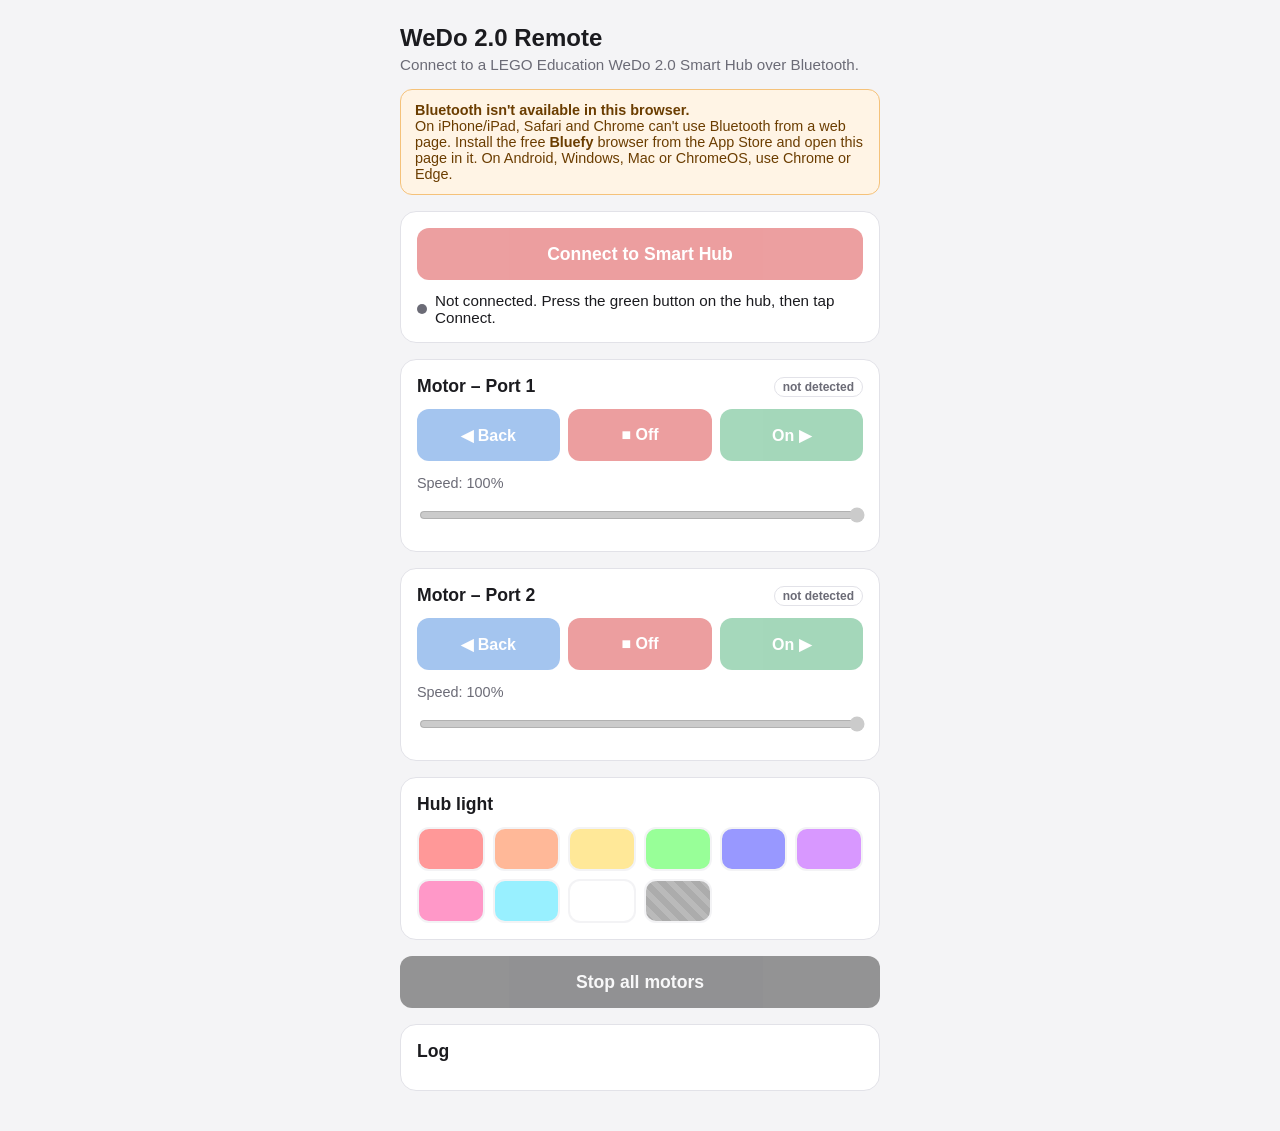
==== index.html @ 47f3f8e4 "Add WeDo 2.0 Smart Hub Bluetooth remote web app Single-page Web Bluetooth app to connect to a WeDo 2" ====
<!doctype html>
<html lang="en">
<head>
<meta charset="utf-8">
<meta name="viewport" content="width=device-width, initial-scale=1, viewport-fit=cover">
<meta name="apple-mobile-web-app-capable" content="yes">
<meta name="theme-color" content="#d01012">
<title>WeDo 2.0 Remote</title>
<style>
  :root {
    --bg: #f4f4f6;
    --card: #ffffff;
    --text: #1b1b1f;
    --muted: #6b6b76;
    --red: #d01012;
    --green: #1f9d55;
    --blue: #1e6fd9;
    --border: #e2e2e8;
  }
  @media (prefers-color-scheme: dark) {
    :root {
      --bg: #121214;
      --card: #1e1e22;
      --text: #f2f2f5;
      --muted: #9a9aa6;
      --border: #2e2e35;
    }
  }
  [hidden] { display: none !important; }
  * { box-sizing: border-box; -webkit-tap-highlight-color: transparent; }
  body {
    margin: 0;
    font-family: -apple-system, BlinkMacSystemFont, "Segoe UI", Roboto, sans-serif;
    background: var(--bg);
    color: var(--text);
    padding: max(16px, env(safe-area-inset-top)) 16px max(24px, env(safe-area-inset-bottom));
  }
  main { max-width: 480px; margin: 0 auto; }
  h1 { font-size: 1.5rem; margin: 8px 0 4px; }
  h2 { font-size: 1.1rem; margin: 0 0 12px; display: flex; justify-content: space-between; align-items: center; }
  .sub { color: var(--muted); margin: 0 0 16px; font-size: 0.95rem; }
  .card {
    background: var(--card);
    border: 1px solid var(--border);
    border-radius: 16px;
    padding: 16px;
    margin-bottom: 16px;
  }
  button {
    font: inherit;
    font-weight: 600;
    border: none;
    border-radius: 12px;
    padding: 14px 16px;
    min-height: 52px;
    cursor: pointer;
    color: #fff;
    background: var(--blue);
    touch-action: manipulation;
  }
  button:disabled { opacity: 0.4; cursor: not-allowed; }
  button:active:not(:disabled) { transform: scale(0.97); }
  .wide { width: 100%; }
  .connect { background: var(--red); font-size: 1.1rem; }
  .row { display: grid; grid-template-columns: 1fr 1fr 1fr; gap: 8px; }
  .fwd { background: var(--green); }
  .stop { background: var(--red); }
  .rev { background: var(--blue); }
  .status { display: flex; align-items: center; gap: 8px; font-size: 0.95rem; margin-top: 12px; }
  .dot { width: 10px; height: 10px; border-radius: 50%; background: var(--muted); flex: none; }
  .dot.on { background: var(--green); }
  .badge { font-size: 0.75rem; font-weight: 600; color: var(--muted); border: 1px solid var(--border); border-radius: 999px; padding: 2px 8px; }
  .badge.on { color: var(--green); border-color: var(--green); }
  label { display: block; font-size: 0.9rem; color: var(--muted); margin: 14px 0 6px; }
  input[type=range] { width: 100%; accent-color: var(--red); height: 32px; }
  .colors { display: grid; grid-template-columns: repeat(6, 1fr); gap: 8px; }
  .swatch { min-height: 44px; padding: 0; border: 2px solid var(--border); }
  .warn {
    background: #fff4e5; color: #6b3d00; border: 1px solid #f5c27a;
    border-radius: 12px; padding: 12px 14px; font-size: 0.9rem; margin-bottom: 16px; display: none;
  }
  @media (prefers-color-scheme: dark) { .warn { background: #3a2a10; color: #ffd9a0; border-color: #7a5520; } }
  .warn.show { display: block; }
  .stopall { background: #000; font-size: 1.1rem; }
  @media (prefers-color-scheme: dark) { .stopall { background: #444; } }
  #log { font-family: ui-monospace, Menlo, monospace; font-size: 0.75rem; color: var(--muted); white-space: pre-wrap; max-height: 120px; overflow: auto; margin: 0; }
</style>
</head>
<body>
<main>
  <h1>WeDo 2.0 Remote</h1>
  <p class="sub">Connect to a LEGO Education WeDo 2.0 Smart Hub over Bluetooth.</p>

  <div id="noBle" class="warn">
    <strong>Bluetooth isn't available in this browser.</strong><br>
    On iPhone/iPad, Safari and Chrome can't use Bluetooth from a web page. Install the free
    <strong>Bluefy</strong> browser from the App Store and open this page in it.
    On Android, Windows, Mac or ChromeOS, use Chrome or Edge.
  </div>

  <section class="card">
    <button id="connectBtn" class="wide connect">Connect to Smart Hub</button>
    <div class="status">
      <span id="dot" class="dot"></span>
      <span id="statusText">Not connected. Press the green button on the hub, then tap Connect.</span>
    </div>
    <div class="status" id="batteryRow" hidden>🔋 <span id="battery">–</span></div>
  </section>

  <section class="card" data-port="1">
    <h2>Motor – Port 1 <span class="badge">not detected</span></h2>
    <div class="row">
      <button class="rev" data-dir="-1" disabled>◀ Back</button>
      <button class="stop" data-dir="0" disabled>■ Off</button>
      <button class="fwd" data-dir="1" disabled>On ▶</button>
    </div>
    <label>Speed: <span class="speedVal">100</span>%</label>
    <input type="range" class="speed" min="10" max="100" step="10" value="100" disabled>
  </section>

  <section class="card" data-port="2">
    <h2>Motor – Port 2 <span class="badge">not detected</span></h2>
    <div class="row">
      <button class="rev" data-dir="-1" disabled>◀ Back</button>
      <button class="stop" data-dir="0" disabled>■ Off</button>
      <button class="fwd" data-dir="1" disabled>On ▶</button>
    </div>
    <label>Speed: <span class="speedVal">100</span>%</label>
    <input type="range" class="speed" min="10" max="100" step="10" value="100" disabled>
  </section>

  <section class="card">
    <h2>Hub light</h2>
    <div class="colors" id="colors"></div>
  </section>

  <button id="stopAll" class="wide stopall" disabled>Stop all motors</button>

  <section class="card" style="margin-top:16px">
    <h2>Log</h2>
    <pre id="log"></pre>
  </section>
</main>

<script>
// WeDo 2.0 Smart Hub GATT layout (same values used by LEGO's SDK and Scratch's WeDo 2.0 extension).
const UUID = {
  DEVICE_SERVICE: '00001523-1212-efde-1523-785feabcd123',
  IO_SERVICE:     '00004f0e-1212-efde-1523-785feabcd123',
  ATTACHED_IO:    '00001527-1212-efde-1523-785feabcd123',
  INPUT_COMMAND:  '00001563-1212-efde-1523-785feabcd123',
  OUTPUT_COMMAND: '00001565-1212-efde-1523-785feabcd123',
};
const IO_TYPE_MOTOR = 0x01;
const LED_CONNECT_ID = 0x06;

const $ = (sel, root = document) => root.querySelector(sel);
const $$ = (sel, root = document) => [...root.querySelectorAll(sel)];

let device = null;
let outputChar = null;
let inputChar = null;
const motorState = { 1: 0, 2: 0 }; // last direction per port: -1, 0, 1

// Web Bluetooth only allows one GATT operation at a time, so queue all writes.
let writeQueue = Promise.resolve();
function write(char, bytes) {
  writeQueue = writeQueue.then(() => {
    const data = new Uint8Array(bytes);
    return char.writeValueWithResponse ? char.writeValueWithResponse(data) : char.writeValue(data);
  }).catch(err => log('Write failed: ' + err.message));
  return writeQueue;
}

function log(msg) {
  const el = $('#log');
  el.textContent = (new Date().toLocaleTimeString() + '  ' + msg + '\n' + el.textContent).slice(0, 4000);
}

function setStatus(text, connected) {
  $('#statusText').textContent = text;
  $('#dot').classList.toggle('on', connected);
}

function setControlsEnabled(on) {
  $$('[data-port] button, [data-port] input, #colors button, #stopAll').forEach(el => el.disabled = !on);
}

// Low power values barely turn a WeDo motor, so map 10–100% onto 30–100 like Scratch does.
function toPower(percent, dir) {
  if (dir === 0) return 0;
  const p = Math.round(30 + 0.7 * percent);
  return dir > 0 ? p : -p;
}

function setMotor(port, dir) {
  if (!outputChar) return;
  const percent = Number($(`[data-port="${port}"] .speed`).value);
  const power = toPower(percent, dir);
  motorState[port] = dir;
  // [connectId, commandId=motor power, payload length, signed power]
  write(outputChar, [port, 0x01, 0x01, power & 0xff]);
  updateMotorButtons(port);
}

function updateMotorButtons(port) {
  const dir = motorState[port];
  $$(`[data-port="${port}"] [data-dir]`).forEach(b => {
    b.style.outline = Number(b.dataset.dir) === dir ? '3px solid var(--text)' : 'none';
  });
}

function stopAll() {
  if (!outputChar) return;
  [1, 2].forEach(port => setMotor(port, 0));
}

async function setLed(r, g, b) {
  if (!outputChar) return;
  write(outputChar, [LED_CONNECT_ID, 0x04, 0x03, r, g, b]);
}

function onAttachedIo(event) {
  const d = new Uint8Array(event.target.value.buffer);
  const port = d[0];
  const attached = d[1] === 1;
  const type = d[3];
  const badge = $(`[data-port="${port}"] .badge`);
  if (attached) log(`Port ${port}: device type ${type} attached`);
  else log(`Port ${port}: device detached`);
  if (!badge) return;
  const isMotor = attached && type === IO_TYPE_MOTOR;
  badge.textContent = isMotor ? 'motor connected' : attached ? `sensor (type ${type})` : 'not detected';
  badge.classList.toggle('on', isMotor);
}

async function connect() {
  try {
    setStatus('Choose your Smart Hub from the list…', false);
    device = await navigator.bluetooth.requestDevice({
      filters: [{ services: [UUID.DEVICE_SERVICE] }],
      optionalServices: [UUID.IO_SERVICE, 'battery_service'],
    });
    device.addEventListener('gattserverdisconnected', onDisconnected);
    setStatus('Connecting to ' + (device.name || 'Smart Hub') + '…', false);
    const server = await device.gatt.connect();

    const io = await server.getPrimaryService(UUID.IO_SERVICE);
    outputChar = await io.getCharacteristic(UUID.OUTPUT_COMMAND);
    inputChar = await io.getCharacteristic(UUID.INPUT_COMMAND);

    const dev = await server.getPrimaryService(UUID.DEVICE_SERVICE);
    const attachedIo = await dev.getCharacteristic(UUID.ATTACHED_IO);
    attachedIo.addEventListener('characteristicvaluechanged', onAttachedIo);
    await attachedIo.startNotifications();

    // Put the hub light into RGB mode so we can choose any colour.
    await write(inputChar, [0x01, 0x02, LED_CONNECT_ID, 0x17, 0x01, 0x01, 0x00, 0x00, 0x00, 0x02, 0x01]);

    readBattery(server);

    setStatus('Connected to ' + (device.name || 'Smart Hub'), true);
    $('#connectBtn').textContent = 'Disconnect';
    setControlsEnabled(true);
    log('Connected');
  } catch (err) {
    log('Connect failed: ' + err.message);
    setStatus(err.name === 'NotFoundError' ? 'No hub chosen.' : 'Could not connect: ' + err.message, false);
    if (device && device.gatt.connected) device.gatt.disconnect();
  }
}

async function readBattery(server) {
  try {
    const svc = await server.getPrimaryService('battery_service');
    const ch = await svc.getCharacteristic('battery_level');
    const show = v => { $('#battery').textContent = v.getUint8(0) + '%'; $('#batteryRow').hidden = false; };
    show(await ch.readValue());
    ch.addEventListener('characteristicvaluechanged', e => show(e.target.value));
    await ch.startNotifications().catch(() => {});
  } catch (err) {
    log('Battery level unavailable');
  }
}

function onDisconnected() {
  outputChar = inputChar = null;
  writeQueue = Promise.resolve();
  setControlsEnabled(false);
  [1, 2].forEach(p => { motorState[p] = 0; updateMotorButtons(p); });
  $$('.badge').forEach(b => { b.textContent = 'not detected'; b.classList.remove('on'); });
  $('#batteryRow').hidden = true;
  $('#connectBtn').textContent = 'Connect to Smart Hub';
  setStatus('Disconnected. Press the hub button and tap Connect again.', false);
  log('Disconnected');
}

// --- wire up the UI ---
const COLORS = [
  ['Red', 255, 0, 0], ['Orange', 255, 80, 0], ['Yellow', 255, 200, 0],
  ['Green', 0, 255, 0], ['Blue', 0, 0, 255], ['Purple', 160, 0, 255],
  ['Pink', 255, 0, 120], ['Cyan', 0, 220, 255], ['White', 255, 255, 255],
  ['Off', 0, 0, 0],
];
COLORS.forEach(([name, r, g, b]) => {
  const btn = document.createElement('button');
  btn.className = 'swatch';
  btn.title = name;
  btn.setAttribute('aria-label', name);
  btn.disabled = true;
  btn.style.background = name === 'Off' ? 'repeating-linear-gradient(45deg,#333 0 6px,#555 6px 12px)' : `rgb(${r},${g},${b})`;
  btn.addEventListener('click', () => setLed(r, g, b));
  $('#colors').appendChild(btn);
});

$$('[data-port]').forEach(card => {
  const port = Number(card.dataset.port);
  $$('[data-dir]', card).forEach(btn => btn.addEventListener('click', () => setMotor(port, Number(btn.dataset.dir))));
  const slider = $('.speed', card);
  slider.addEventListener('input', () => {
    $('.speedVal', card).textContent = slider.value;
    if (motorState[port] !== 0) setMotor(port, motorState[port]); // update running motor live
  });
});

$('#stopAll').addEventListener('click', stopAll);

$('#connectBtn').addEventListener('click', () => {
  if (device && device.gatt.connected) {
    stopAll();
    writeQueue.then(() => device.gatt.disconnect());
  } else {
    connect();
  }
});

// Safety: stop motors if the page is hidden (app switched, phone locked).
document.addEventListener('visibilitychange', () => { if (document.hidden) stopAll(); });

if (!navigator.bluetooth) {
  $('#noBle').classList.add('show');
  $('#connectBtn').disabled = true;
}
</script>
</body>
</html>
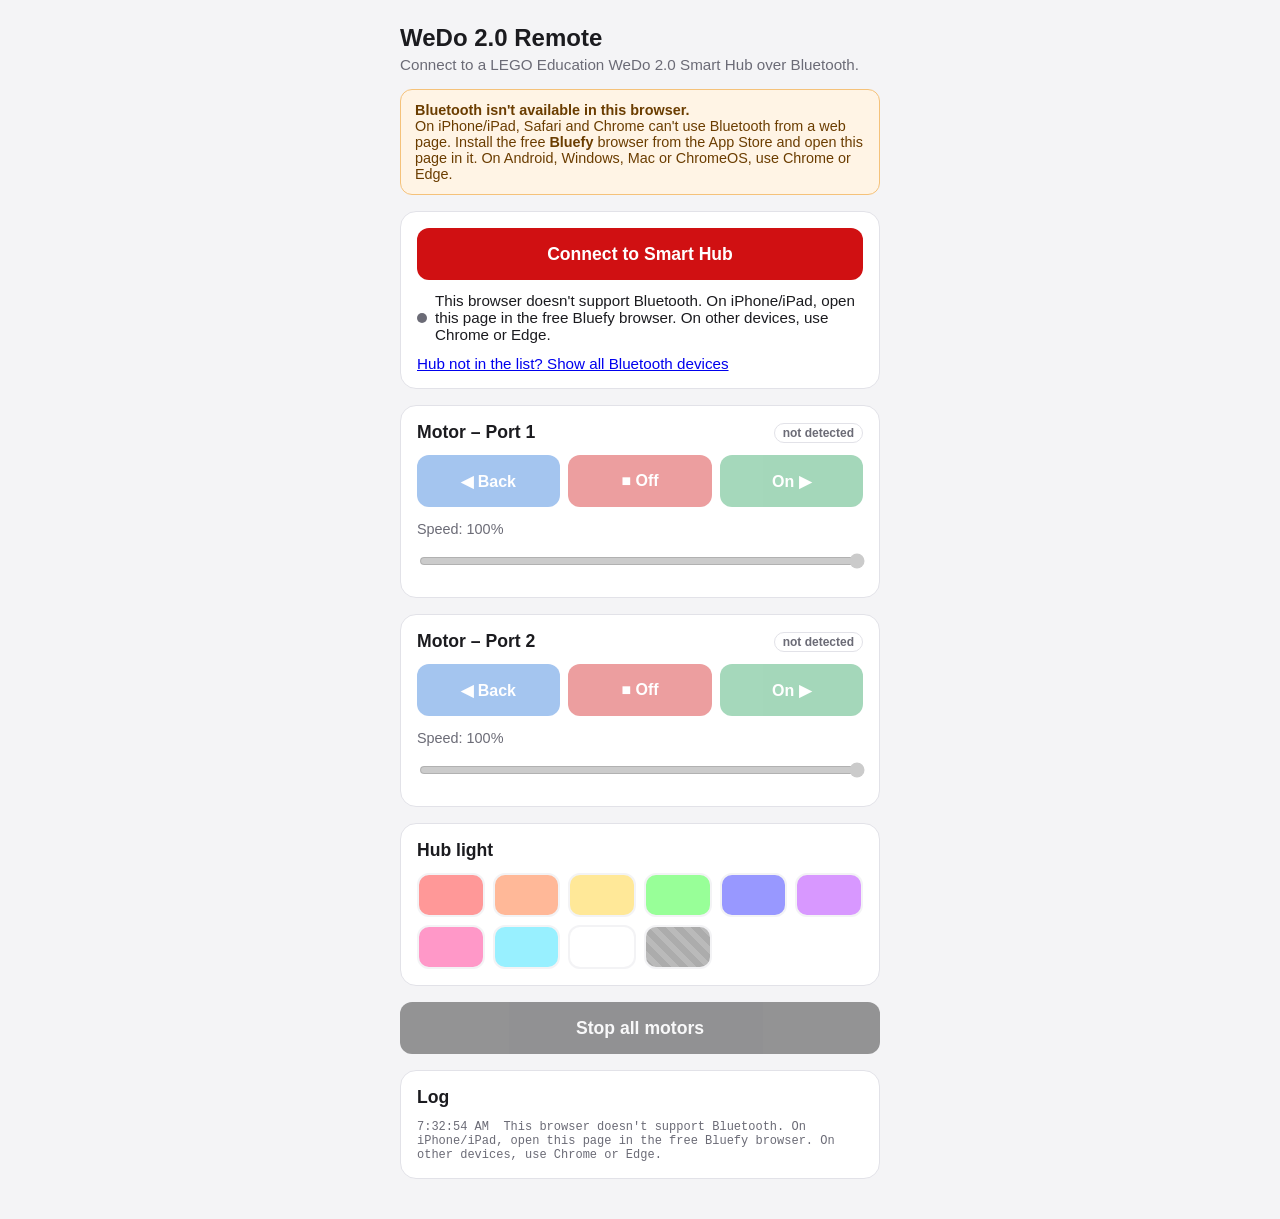
==== commit 45d523dd: "Explain why Connect can't work instead of silently disabling it Keep the Connect button enabled and " ====
--- a/index.html
+++ b/index.html
@@ -102,8 +102,9 @@
     <button id="connectBtn" class="wide connect">Connect to Smart Hub</button>
     <div class="status">
       <span id="dot" class="dot"></span>
-      <span id="statusText">Not connected. Press the green button on the hub, then tap Connect.</span>
+      <span id="statusText">Loading… If this message doesn't change, this viewer is blocking the app's scripts. Open the page's https:// web address in the Bluefy browser instead.</span>
     </div>
+    <p class="sub" style="margin:12px 0 0"><a href="#" id="showAll">Hub not in the list? Show all Bluetooth devices</a></p>
     <div class="status" id="batteryRow" hidden>🔋 <span id="battery">–</span></div>
   </section>
 
@@ -234,12 +235,28 @@
   badge.classList.toggle('on', isMotor);
 }
 
-async function connect() {
+// Explain why Bluetooth can't be used here, or return null if it can.
+function bluetoothProblem() {
+  if (!window.isSecureContext) return 'Bluetooth needs a secure page. Open the app from its https:// address (for example GitHub Pages), not from a file or http:// link.';
+  if (!navigator.bluetooth) return "This browser doesn't support Bluetooth. On iPhone/iPad, open this page in the free Bluefy browser. On other devices, use Chrome or Edge.";
+  if (window.top !== window.self) return 'This page is shown inside a preview frame, which blocks Bluetooth. Open it directly in the browser.';
+  return null;
+}
+
+async function connect(showAll = false) {
+  const problem = bluetoothProblem();
+  if (problem) {
+    setStatus(problem, false);
+    $('#noBle').classList.add('show');
+    log(problem);
+    return;
+  }
   try {
     setStatus('Choose your Smart Hub from the list…', false);
+    log('Opening Bluetooth device chooser' + (showAll ? ' (all devices)' : ''));
     device = await navigator.bluetooth.requestDevice({
-      filters: [{ services: [UUID.DEVICE_SERVICE] }],
-      optionalServices: [UUID.IO_SERVICE, 'battery_service'],
+      ...(showAll ? { acceptAllDevices: true } : { filters: [{ services: [UUID.DEVICE_SERVICE] }] }),
+      optionalServices: [UUID.DEVICE_SERVICE, UUID.IO_SERVICE, 'battery_service'],
     });
     device.addEventListener('gattserverdisconnected', onDisconnected);
     setStatus('Connecting to ' + (device.name || 'Smart Hub') + '…', false);
@@ -264,7 +281,7 @@
     setControlsEnabled(true);
     log('Connected');
   } catch (err) {
-    log('Connect failed: ' + err.message);
+    log('Connect failed: ' + err.name + ': ' + err.message);
     setStatus(err.name === 'NotFoundError' ? 'No hub chosen.' : 'Could not connect: ' + err.message, false);
     if (device && device.gatt.connected) device.gatt.disconnect();
   }
@@ -334,12 +351,19 @@
   }
 });
 
+$('#showAll').addEventListener('click', e => { e.preventDefault(); connect(true); });
+
 // Safety: stop motors if the page is hidden (app switched, phone locked).
 document.addEventListener('visibilitychange', () => { if (document.hidden) stopAll(); });
 
-if (!navigator.bluetooth) {
+// Leave the button enabled even when Bluetooth is missing, so tapping it explains why.
+const startupProblem = bluetoothProblem();
+if (startupProblem) {
   $('#noBle').classList.add('show');
-  $('#connectBtn').disabled = true;
+  setStatus(startupProblem, false);
+  log(startupProblem);
+} else {
+  setStatus('Not connected. Press the green button on the hub, then tap Connect.', false);
 }
 </script>
 </body>
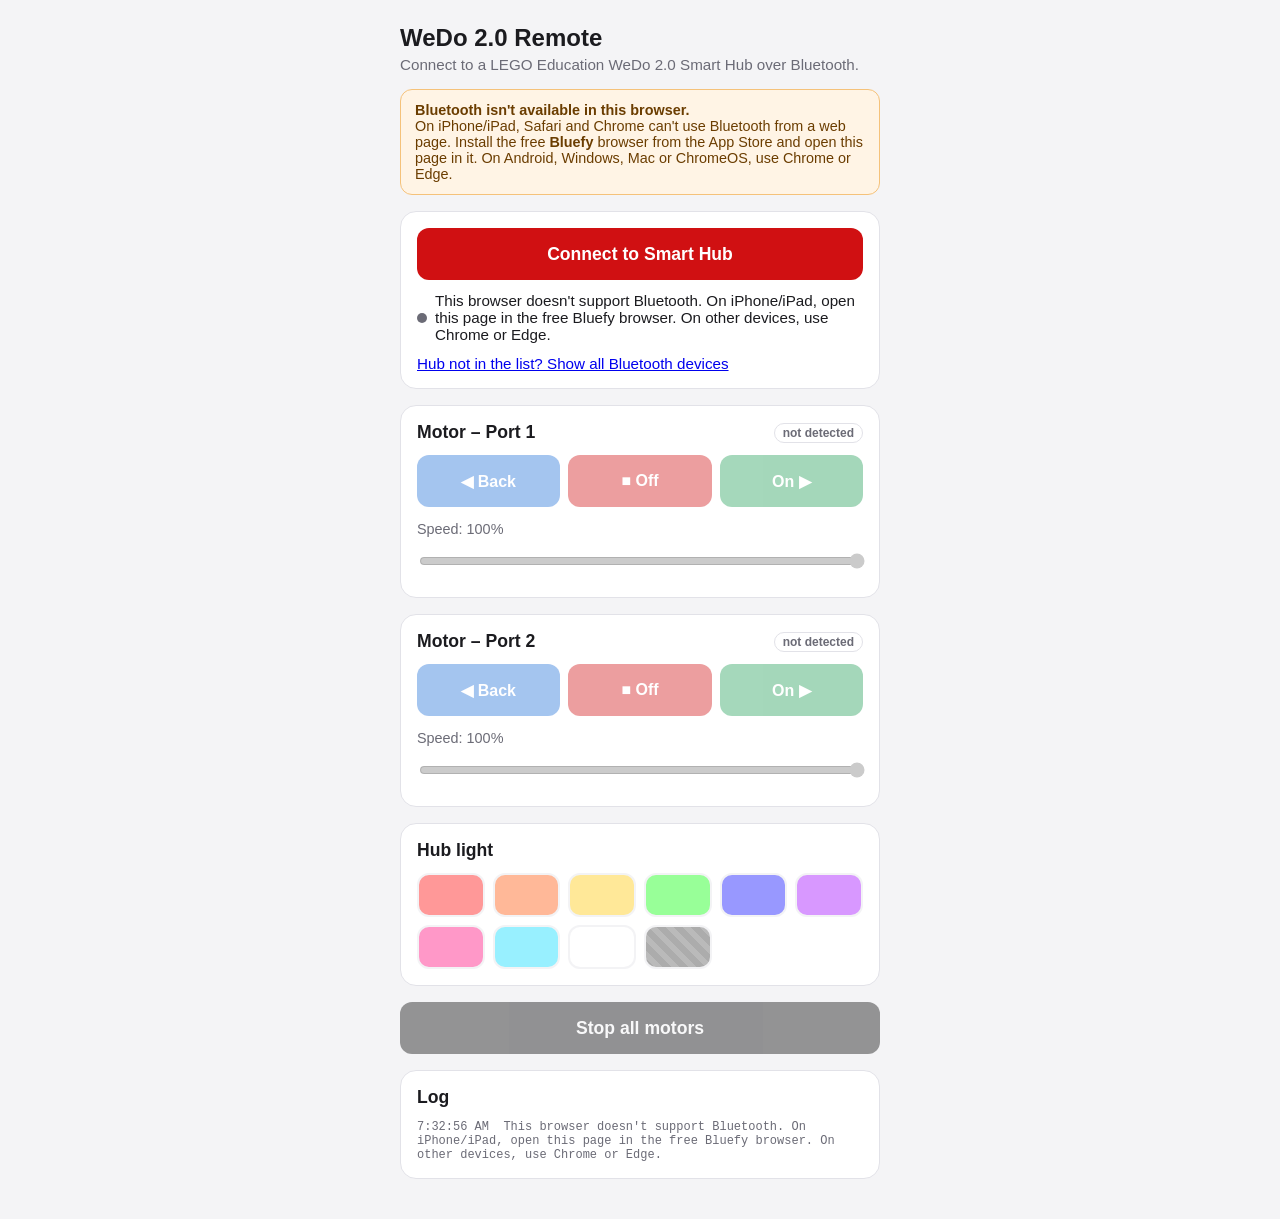
==== commit 295342e5: "Fix app not starting in Bluefy Run the app inside its own function scope so its names can't clash wi" ====
--- a/index.html
+++ b/index.html
@@ -144,6 +144,20 @@
 </main>
 
 <script>
+// Show any script error on screen, so problems on a phone are visible without dev tools.
+window.addEventListener('error', function (e) {
+  var msg = 'Error: ' + (e.message || e) + (e.lineno ? ' (line ' + e.lineno + ')' : '');
+  var st = document.getElementById('statusText');
+  if (st) st.textContent = msg;
+  var lg = document.getElementById('log');
+  if (lg) lg.textContent = msg + '\n' + lg.textContent;
+});
+</script>
+<script>
+// Everything lives inside this function so its names can't clash with globals that
+// Web Bluetooth browsers such as Bluefy inject into the page.
+(function () {
+'use strict';
 // WeDo 2.0 Smart Hub GATT layout (same values used by LEGO's SDK and Scratch's WeDo 2.0 extension).
 const UUID = {
   DEVICE_SERVICE: '00001523-1212-efde-1523-785feabcd123',
@@ -156,7 +170,7 @@
 const LED_CONNECT_ID = 0x06;
 
 const $ = (sel, root = document) => root.querySelector(sel);
-const $$ = (sel, root = document) => [...root.querySelectorAll(sel)];
+const $$ = (sel, root = document) => Array.from(root.querySelectorAll(sel));
 
 let device = null;
 let outputChar = null;
@@ -254,10 +268,10 @@
   try {
     setStatus('Choose your Smart Hub from the list…', false);
     log('Opening Bluetooth device chooser' + (showAll ? ' (all devices)' : ''));
-    device = await navigator.bluetooth.requestDevice({
-      ...(showAll ? { acceptAllDevices: true } : { filters: [{ services: [UUID.DEVICE_SERVICE] }] }),
-      optionalServices: [UUID.DEVICE_SERVICE, UUID.IO_SERVICE, 'battery_service'],
-    });
+    const options = { optionalServices: [UUID.DEVICE_SERVICE, UUID.IO_SERVICE, 'battery_service'] };
+    if (showAll) options.acceptAllDevices = true;
+    else options.filters = [{ services: [UUID.DEVICE_SERVICE] }];
+    device = await navigator.bluetooth.requestDevice(options);
     device.addEventListener('gattserverdisconnected', onDisconnected);
     setStatus('Connecting to ' + (device.name || 'Smart Hub') + '…', false);
     const server = await device.gatt.connect();
@@ -365,6 +379,7 @@
 } else {
   setStatus('Not connected. Press the green button on the hub, then tap Connect.', false);
 }
+})();
 </script>
 </body>
 </html>
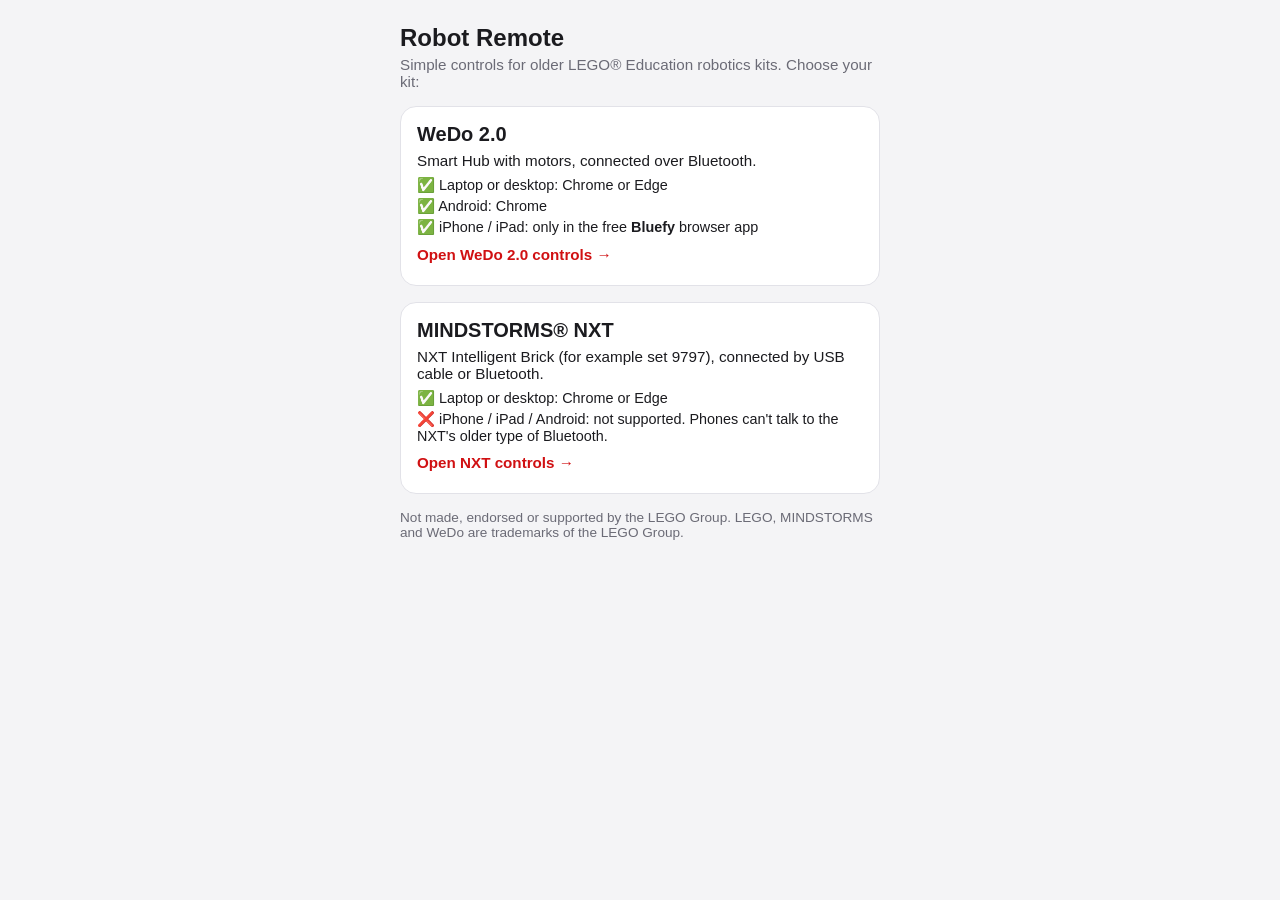
==== commit c372d4b4: "Add kit chooser home page and MINDSTORMS NXT controls The home page now asks which kit you have and " ====
--- a/index.html
+++ b/index.html
@@ -5,381 +5,43 @@
 <meta name="viewport" content="width=device-width, initial-scale=1, viewport-fit=cover">
 <meta name="apple-mobile-web-app-capable" content="yes">
 <meta name="theme-color" content="#d01012">
-<title>WeDo 2.0 Remote</title>
-<style>
-  :root {
-    --bg: #f4f4f6;
-    --card: #ffffff;
-    --text: #1b1b1f;
-    --muted: #6b6b76;
-    --red: #d01012;
-    --green: #1f9d55;
-    --blue: #1e6fd9;
-    --border: #e2e2e8;
-  }
-  @media (prefers-color-scheme: dark) {
-    :root {
-      --bg: #121214;
-      --card: #1e1e22;
-      --text: #f2f2f5;
-      --muted: #9a9aa6;
-      --border: #2e2e35;
-    }
-  }
-  [hidden] { display: none !important; }
-  * { box-sizing: border-box; -webkit-tap-highlight-color: transparent; }
-  body {
-    margin: 0;
-    font-family: -apple-system, BlinkMacSystemFont, "Segoe UI", Roboto, sans-serif;
-    background: var(--bg);
-    color: var(--text);
-    padding: max(16px, env(safe-area-inset-top)) 16px max(24px, env(safe-area-inset-bottom));
-  }
-  main { max-width: 480px; margin: 0 auto; }
-  h1 { font-size: 1.5rem; margin: 8px 0 4px; }
-  h2 { font-size: 1.1rem; margin: 0 0 12px; display: flex; justify-content: space-between; align-items: center; }
-  .sub { color: var(--muted); margin: 0 0 16px; font-size: 0.95rem; }
-  .card {
-    background: var(--card);
-    border: 1px solid var(--border);
-    border-radius: 16px;
-    padding: 16px;
-    margin-bottom: 16px;
-  }
-  button {
-    font: inherit;
-    font-weight: 600;
-    border: none;
-    border-radius: 12px;
-    padding: 14px 16px;
-    min-height: 52px;
-    cursor: pointer;
-    color: #fff;
-    background: var(--blue);
-    touch-action: manipulation;
-  }
-  button:disabled { opacity: 0.4; cursor: not-allowed; }
-  button:active:not(:disabled) { transform: scale(0.97); }
-  .wide { width: 100%; }
-  .connect { background: var(--red); font-size: 1.1rem; }
-  .row { display: grid; grid-template-columns: 1fr 1fr 1fr; gap: 8px; }
-  .fwd { background: var(--green); }
-  .stop { background: var(--red); }
-  .rev { background: var(--blue); }
-  .status { display: flex; align-items: center; gap: 8px; font-size: 0.95rem; margin-top: 12px; }
-  .dot { width: 10px; height: 10px; border-radius: 50%; background: var(--muted); flex: none; }
-  .dot.on { background: var(--green); }
-  .badge { font-size: 0.75rem; font-weight: 600; color: var(--muted); border: 1px solid var(--border); border-radius: 999px; padding: 2px 8px; }
-  .badge.on { color: var(--green); border-color: var(--green); }
-  label { display: block; font-size: 0.9rem; color: var(--muted); margin: 14px 0 6px; }
-  input[type=range] { width: 100%; accent-color: var(--red); height: 32px; }
-  .colors { display: grid; grid-template-columns: repeat(6, 1fr); gap: 8px; }
-  .swatch { min-height: 44px; padding: 0; border: 2px solid var(--border); }
-  .warn {
-    background: #fff4e5; color: #6b3d00; border: 1px solid #f5c27a;
-    border-radius: 12px; padding: 12px 14px; font-size: 0.9rem; margin-bottom: 16px; display: none;
-  }
-  @media (prefers-color-scheme: dark) { .warn { background: #3a2a10; color: #ffd9a0; border-color: #7a5520; } }
-  .warn.show { display: block; }
-  .stopall { background: #000; font-size: 1.1rem; }
-  @media (prefers-color-scheme: dark) { .stopall { background: #444; } }
-  #log { font-family: ui-monospace, Menlo, monospace; font-size: 0.75rem; color: var(--muted); white-space: pre-wrap; max-height: 120px; overflow: auto; margin: 0; }
-</style>
+<title>Robot Remote</title>
+<link rel="stylesheet" href="style.css">
 </head>
 <body>
 <main>
-  <h1>WeDo 2.0 Remote</h1>
-  <p class="sub">Connect to a LEGO Education WeDo 2.0 Smart Hub over Bluetooth.</p>
+  <h1>Robot Remote</h1>
+  <p class="sub">Simple controls for older LEGO® Education robotics kits. Choose your kit:</p>
 
-  <div id="noBle" class="warn">
-    <strong>Bluetooth isn't available in this browser.</strong><br>
-    On iPhone/iPad, Safari and Chrome can't use Bluetooth from a web page. Install the free
-    <strong>Bluefy</strong> browser from the App Store and open this page in it.
-    On Android, Windows, Mac or ChromeOS, use Chrome or Edge.
-  </div>
+  <a class="card kit" href="wedo.html">
+    <h2>WeDo 2.0</h2>
+    <p>Smart Hub with motors, connected over Bluetooth.</p>
+    <ul class="works">
+      <li>✅ Laptop or desktop: Chrome or Edge</li>
+      <li>✅ Android: Chrome</li>
+      <li>✅ iPhone / iPad: only in the free <strong>Bluefy</strong> browser app</li>
+    </ul>
+    <p class="go">Open WeDo 2.0 controls →</p>
+  </a>
 
-  <section class="card">
-    <button id="connectBtn" class="wide connect">Connect to Smart Hub</button>
-    <div class="status">
-      <span id="dot" class="dot"></span>
-      <span id="statusText">Loading… If this message doesn't change, this viewer is blocking the app's scripts. Open the page's https:// web address in the Bluefy browser instead.</span>
-    </div>
-    <p class="sub" style="margin:12px 0 0"><a href="#" id="showAll">Hub not in the list? Show all Bluetooth devices</a></p>
-    <div class="status" id="batteryRow" hidden>🔋 <span id="battery">–</span></div>
-  </section>
+  <a class="card kit" href="nxt.html">
+    <h2>MINDSTORMS® NXT</h2>
+    <p>NXT Intelligent Brick (for example set 9797), connected by USB cable or Bluetooth.</p>
+    <ul class="works">
+      <li>✅ Laptop or desktop: Chrome or Edge</li>
+      <li>❌ iPhone / iPad / Android: not supported. Phones can't talk to the NXT's older type of Bluetooth.</li>
+    </ul>
+    <p id="nxtMobile" class="warn">You seem to be on a phone or tablet. The NXT controls need a laptop or desktop computer.</p>
+    <p class="go">Open NXT controls →</p>
+  </a>
 
-  <section class="card" data-port="1">
-    <h2>Motor – Port 1 <span class="badge">not detected</span></h2>
-    <div class="row">
-      <button class="rev" data-dir="-1" disabled>◀ Back</button>
-      <button class="stop" data-dir="0" disabled>■ Off</button>
-      <button class="fwd" data-dir="1" disabled>On ▶</button>
-    </div>
-    <label>Speed: <span class="speedVal">100</span>%</label>
-    <input type="range" class="speed" min="10" max="100" step="10" value="100" disabled>
-  </section>
-
-  <section class="card" data-port="2">
-    <h2>Motor – Port 2 <span class="badge">not detected</span></h2>
-    <div class="row">
-      <button class="rev" data-dir="-1" disabled>◀ Back</button>
-      <button class="stop" data-dir="0" disabled>■ Off</button>
-      <button class="fwd" data-dir="1" disabled>On ▶</button>
-    </div>
-    <label>Speed: <span class="speedVal">100</span>%</label>
-    <input type="range" class="speed" min="10" max="100" step="10" value="100" disabled>
-  </section>
-
-  <section class="card">
-    <h2>Hub light</h2>
-    <div class="colors" id="colors"></div>
-  </section>
-
-  <button id="stopAll" class="wide stopall" disabled>Stop all motors</button>
-
-  <section class="card" style="margin-top:16px">
-    <h2>Log</h2>
-    <pre id="log"></pre>
-  </section>
+  <p class="note">Not made, endorsed or supported by the LEGO Group. LEGO, MINDSTORMS and WeDo are trademarks of the LEGO Group.</p>
 </main>
-
 <script>
-// Show any script error on screen, so problems on a phone are visible without dev tools.
-window.addEventListener('error', function (e) {
-  var msg = 'Error: ' + (e.message || e) + (e.lineno ? ' (line ' + e.lineno + ')' : '');
-  var st = document.getElementById('statusText');
-  if (st) st.textContent = msg;
-  var lg = document.getElementById('log');
-  if (lg) lg.textContent = msg + '\n' + lg.textContent;
-});
-</script>
-<script>
-// Everything lives inside this function so its names can't clash with globals that
-// Web Bluetooth browsers such as Bluefy inject into the page.
-(function () {
-'use strict';
-// WeDo 2.0 Smart Hub GATT layout (same values used by LEGO's SDK and Scratch's WeDo 2.0 extension).
-const UUID = {
-  DEVICE_SERVICE: '00001523-1212-efde-1523-785feabcd123',
-  IO_SERVICE:     '00004f0e-1212-efde-1523-785feabcd123',
-  ATTACHED_IO:    '00001527-1212-efde-1523-785feabcd123',
-  INPUT_COMMAND:  '00001563-1212-efde-1523-785feabcd123',
-  OUTPUT_COMMAND: '00001565-1212-efde-1523-785feabcd123',
-};
-const IO_TYPE_MOTOR = 0x01;
-const LED_CONNECT_ID = 0x06;
-
-const $ = (sel, root = document) => root.querySelector(sel);
-const $$ = (sel, root = document) => Array.from(root.querySelectorAll(sel));
-
-let device = null;
-let outputChar = null;
-let inputChar = null;
-const motorState = { 1: 0, 2: 0 }; // last direction per port: -1, 0, 1
-
-// Web Bluetooth only allows one GATT operation at a time, so queue all writes.
-let writeQueue = Promise.resolve();
-function write(char, bytes) {
-  writeQueue = writeQueue.then(() => {
-    const data = new Uint8Array(bytes);
-    return char.writeValueWithResponse ? char.writeValueWithResponse(data) : char.writeValue(data);
-  }).catch(err => log('Write failed: ' + err.message));
-  return writeQueue;
-}
-
-function log(msg) {
-  const el = $('#log');
-  el.textContent = (new Date().toLocaleTimeString() + '  ' + msg + '\n' + el.textContent).slice(0, 4000);
-}
-
-function setStatus(text, connected) {
-  $('#statusText').textContent = text;
-  $('#dot').classList.toggle('on', connected);
-}
-
-function setControlsEnabled(on) {
-  $$('[data-port] button, [data-port] input, #colors button, #stopAll').forEach(el => el.disabled = !on);
-}
-
-// Low power values barely turn a WeDo motor, so map 10–100% onto 30–100 like Scratch does.
-function toPower(percent, dir) {
-  if (dir === 0) return 0;
-  const p = Math.round(30 + 0.7 * percent);
-  return dir > 0 ? p : -p;
-}
-
-function setMotor(port, dir) {
-  if (!outputChar) return;
-  const percent = Number($(`[data-port="${port}"] .speed`).value);
-  const power = toPower(percent, dir);
-  motorState[port] = dir;
-  // [connectId, commandId=motor power, payload length, signed power]
-  write(outputChar, [port, 0x01, 0x01, power & 0xff]);
-  updateMotorButtons(port);
-}
-
-function updateMotorButtons(port) {
-  const dir = motorState[port];
-  $$(`[data-port="${port}"] [data-dir]`).forEach(b => {
-    b.style.outline = Number(b.dataset.dir) === dir ? '3px solid var(--text)' : 'none';
-  });
-}
-
-function stopAll() {
-  if (!outputChar) return;
-  [1, 2].forEach(port => setMotor(port, 0));
-}
-
-async function setLed(r, g, b) {
-  if (!outputChar) return;
-  write(outputChar, [LED_CONNECT_ID, 0x04, 0x03, r, g, b]);
-}
-
-function onAttachedIo(event) {
-  const d = new Uint8Array(event.target.value.buffer);
-  const port = d[0];
-  const attached = d[1] === 1;
-  const type = d[3];
-  const badge = $(`[data-port="${port}"] .badge`);
-  if (attached) log(`Port ${port}: device type ${type} attached`);
-  else log(`Port ${port}: device detached`);
-  if (!badge) return;
-  const isMotor = attached && type === IO_TYPE_MOTOR;
-  badge.textContent = isMotor ? 'motor connected' : attached ? `sensor (type ${type})` : 'not detected';
-  badge.classList.toggle('on', isMotor);
-}
-
-// Explain why Bluetooth can't be used here, or return null if it can.
-function bluetoothProblem() {
-  if (!window.isSecureContext) return 'Bluetooth needs a secure page. Open the app from its https:// address (for example GitHub Pages), not from a file or http:// link.';
-  if (!navigator.bluetooth) return "This browser doesn't support Bluetooth. On iPhone/iPad, open this page in the free Bluefy browser. On other devices, use Chrome or Edge.";
-  if (window.top !== window.self) return 'This page is shown inside a preview frame, which blocks Bluetooth. Open it directly in the browser.';
-  return null;
-}
-
-async function connect(showAll = false) {
-  const problem = bluetoothProblem();
-  if (problem) {
-    setStatus(problem, false);
-    $('#noBle').classList.add('show');
-    log(problem);
-    return;
+  if (/iPhone|iPad|iPod|Android/i.test(navigator.userAgent) ||
+      (navigator.platform === 'MacIntel' && navigator.maxTouchPoints > 1)) {
+    document.getElementById('nxtMobile').classList.add('show');
   }
-  try {
-    setStatus('Choose your Smart Hub from the list…', false);
-    log('Opening Bluetooth device chooser' + (showAll ? ' (all devices)' : ''));
-    const options = { optionalServices: [UUID.DEVICE_SERVICE, UUID.IO_SERVICE, 'battery_service'] };
-    if (showAll) options.acceptAllDevices = true;
-    else options.filters = [{ services: [UUID.DEVICE_SERVICE] }];
-    device = await navigator.bluetooth.requestDevice(options);
-    device.addEventListener('gattserverdisconnected', onDisconnected);
-    setStatus('Connecting to ' + (device.name || 'Smart Hub') + '…', false);
-    const server = await device.gatt.connect();
-
-    const io = await server.getPrimaryService(UUID.IO_SERVICE);
-    outputChar = await io.getCharacteristic(UUID.OUTPUT_COMMAND);
-    inputChar = await io.getCharacteristic(UUID.INPUT_COMMAND);
-
-    const dev = await server.getPrimaryService(UUID.DEVICE_SERVICE);
-    const attachedIo = await dev.getCharacteristic(UUID.ATTACHED_IO);
-    attachedIo.addEventListener('characteristicvaluechanged', onAttachedIo);
-    await attachedIo.startNotifications();
-
-    // Put the hub light into RGB mode so we can choose any colour.
-    await write(inputChar, [0x01, 0x02, LED_CONNECT_ID, 0x17, 0x01, 0x01, 0x00, 0x00, 0x00, 0x02, 0x01]);
-
-    readBattery(server);
-
-    setStatus('Connected to ' + (device.name || 'Smart Hub'), true);
-    $('#connectBtn').textContent = 'Disconnect';
-    setControlsEnabled(true);
-    log('Connected');
-  } catch (err) {
-    log('Connect failed: ' + err.name + ': ' + err.message);
-    setStatus(err.name === 'NotFoundError' ? 'No hub chosen.' : 'Could not connect: ' + err.message, false);
-    if (device && device.gatt.connected) device.gatt.disconnect();
-  }
-}
-
-async function readBattery(server) {
-  try {
-    const svc = await server.getPrimaryService('battery_service');
-    const ch = await svc.getCharacteristic('battery_level');
-    const show = v => { $('#battery').textContent = v.getUint8(0) + '%'; $('#batteryRow').hidden = false; };
-    show(await ch.readValue());
-    ch.addEventListener('characteristicvaluechanged', e => show(e.target.value));
-    await ch.startNotifications().catch(() => {});
-  } catch (err) {
-    log('Battery level unavailable');
-  }
-}
-
-function onDisconnected() {
-  outputChar = inputChar = null;
-  writeQueue = Promise.resolve();
-  setControlsEnabled(false);
-  [1, 2].forEach(p => { motorState[p] = 0; updateMotorButtons(p); });
-  $$('.badge').forEach(b => { b.textContent = 'not detected'; b.classList.remove('on'); });
-  $('#batteryRow').hidden = true;
-  $('#connectBtn').textContent = 'Connect to Smart Hub';
-  setStatus('Disconnected. Press the hub button and tap Connect again.', false);
-  log('Disconnected');
-}
-
-// --- wire up the UI ---
-const COLORS = [
-  ['Red', 255, 0, 0], ['Orange', 255, 80, 0], ['Yellow', 255, 200, 0],
-  ['Green', 0, 255, 0], ['Blue', 0, 0, 255], ['Purple', 160, 0, 255],
-  ['Pink', 255, 0, 120], ['Cyan', 0, 220, 255], ['White', 255, 255, 255],
-  ['Off', 0, 0, 0],
-];
-COLORS.forEach(([name, r, g, b]) => {
-  const btn = document.createElement('button');
-  btn.className = 'swatch';
-  btn.title = name;
-  btn.setAttribute('aria-label', name);
-  btn.disabled = true;
-  btn.style.background = name === 'Off' ? 'repeating-linear-gradient(45deg,#333 0 6px,#555 6px 12px)' : `rgb(${r},${g},${b})`;
-  btn.addEventListener('click', () => setLed(r, g, b));
-  $('#colors').appendChild(btn);
-});
-
-$$('[data-port]').forEach(card => {
-  const port = Number(card.dataset.port);
-  $$('[data-dir]', card).forEach(btn => btn.addEventListener('click', () => setMotor(port, Number(btn.dataset.dir))));
-  const slider = $('.speed', card);
-  slider.addEventListener('input', () => {
-    $('.speedVal', card).textContent = slider.value;
-    if (motorState[port] !== 0) setMotor(port, motorState[port]); // update running motor live
-  });
-});
-
-$('#stopAll').addEventListener('click', stopAll);
-
-$('#connectBtn').addEventListener('click', () => {
-  if (device && device.gatt.connected) {
-    stopAll();
-    writeQueue.then(() => device.gatt.disconnect());
-  } else {
-    connect();
-  }
-});
-
-$('#showAll').addEventListener('click', e => { e.preventDefault(); connect(true); });
-
-// Safety: stop motors if the page is hidden (app switched, phone locked).
-document.addEventListener('visibilitychange', () => { if (document.hidden) stopAll(); });
-
-// Leave the button enabled even when Bluetooth is missing, so tapping it explains why.
-const startupProblem = bluetoothProblem();
-if (startupProblem) {
-  $('#noBle').classList.add('show');
-  setStatus(startupProblem, false);
-  log(startupProblem);
-} else {
-  setStatus('Not connected. Press the green button on the hub, then tap Connect.', false);
-}
-})();
 </script>
 </body>
 </html>
--- a/style.css
+++ b/style.css
@@ -0,0 +1,89 @@
+:root {
+  --bg: #f4f4f6;
+  --card: #ffffff;
+  --text: #1b1b1f;
+  --muted: #6b6b76;
+  --red: #d01012;
+  --green: #1f9d55;
+  --blue: #1e6fd9;
+  --border: #e2e2e8;
+}
+@media (prefers-color-scheme: dark) {
+  :root {
+    --bg: #121214;
+    --card: #1e1e22;
+    --text: #f2f2f5;
+    --muted: #9a9aa6;
+    --border: #2e2e35;
+  }
+}
+[hidden] { display: none !important; }
+* { box-sizing: border-box; -webkit-tap-highlight-color: transparent; }
+body {
+  margin: 0;
+  font-family: -apple-system, BlinkMacSystemFont, "Segoe UI", Roboto, sans-serif;
+  background: var(--bg);
+  color: var(--text);
+  padding: max(16px, env(safe-area-inset-top)) 16px max(24px, env(safe-area-inset-bottom));
+}
+main { max-width: 480px; margin: 0 auto; }
+h1 { font-size: 1.5rem; margin: 8px 0 4px; }
+h2 { font-size: 1.1rem; margin: 0 0 12px; display: flex; justify-content: space-between; align-items: center; }
+.sub { color: var(--muted); margin: 0 0 16px; font-size: 0.95rem; }
+.card {
+  background: var(--card);
+  border: 1px solid var(--border);
+  border-radius: 16px;
+  padding: 16px;
+  margin-bottom: 16px;
+}
+button {
+  font: inherit;
+  font-weight: 600;
+  border: none;
+  border-radius: 12px;
+  padding: 14px 16px;
+  min-height: 52px;
+  cursor: pointer;
+  color: #fff;
+  background: var(--blue);
+  touch-action: manipulation;
+}
+button:disabled { opacity: 0.4; cursor: not-allowed; }
+button:active:not(:disabled) { transform: scale(0.97); }
+.wide { width: 100%; }
+.connect { background: var(--red); font-size: 1.1rem; }
+.row { display: grid; grid-template-columns: 1fr 1fr 1fr; gap: 8px; }
+.fwd { background: var(--green); }
+.stop { background: var(--red); }
+.rev { background: var(--blue); }
+.status { display: flex; align-items: center; gap: 8px; font-size: 0.95rem; margin-top: 12px; }
+.dot { width: 10px; height: 10px; border-radius: 50%; background: var(--muted); flex: none; }
+.dot.on { background: var(--green); }
+.badge { font-size: 0.75rem; font-weight: 600; color: var(--muted); border: 1px solid var(--border); border-radius: 999px; padding: 2px 8px; }
+.badge.on { color: var(--green); border-color: var(--green); }
+label { display: block; font-size: 0.9rem; color: var(--muted); margin: 14px 0 6px; }
+input[type=range] { width: 100%; accent-color: var(--red); height: 32px; }
+.colors { display: grid; grid-template-columns: repeat(6, 1fr); gap: 8px; }
+.swatch { min-height: 44px; padding: 0; border: 2px solid var(--border); }
+.warn {
+  background: #fff4e5; color: #6b3d00; border: 1px solid #f5c27a;
+  border-radius: 12px; padding: 12px 14px; font-size: 0.9rem; margin-bottom: 16px; display: none;
+}
+@media (prefers-color-scheme: dark) { .warn { background: #3a2a10; color: #ffd9a0; border-color: #7a5520; } }
+.warn.show { display: block; }
+.stopall { background: #000; font-size: 1.1rem; }
+@media (prefers-color-scheme: dark) { .stopall { background: #444; } }
+#log { font-family: ui-monospace, Menlo, monospace; font-size: 0.75rem; color: var(--muted); white-space: pre-wrap; max-height: 120px; overflow: auto; margin: 0; }
+a { color: var(--blue); }
+.back { display: inline-block; margin: 4px 0 4px; font-size: 0.95rem; text-decoration: none; }
+.kit { display: block; text-decoration: none; color: inherit; }
+.kit:active { transform: scale(0.99); }
+.kit h2 { font-size: 1.25rem; margin-bottom: 6px; }
+.kit p { margin: 6px 0; font-size: 0.95rem; }
+.kit .go { font-weight: 600; color: var(--red); margin-top: 10px; }
+.works { list-style: none; padding: 0; margin: 8px 0 0; font-size: 0.9rem; }
+.works li { margin: 4px 0; }
+.note { font-size: 0.85rem; color: var(--muted); }
+.row2 { display: grid; grid-template-columns: 1fr 1fr; gap: 8px; }
+.tone { background: #7a4cc2; }
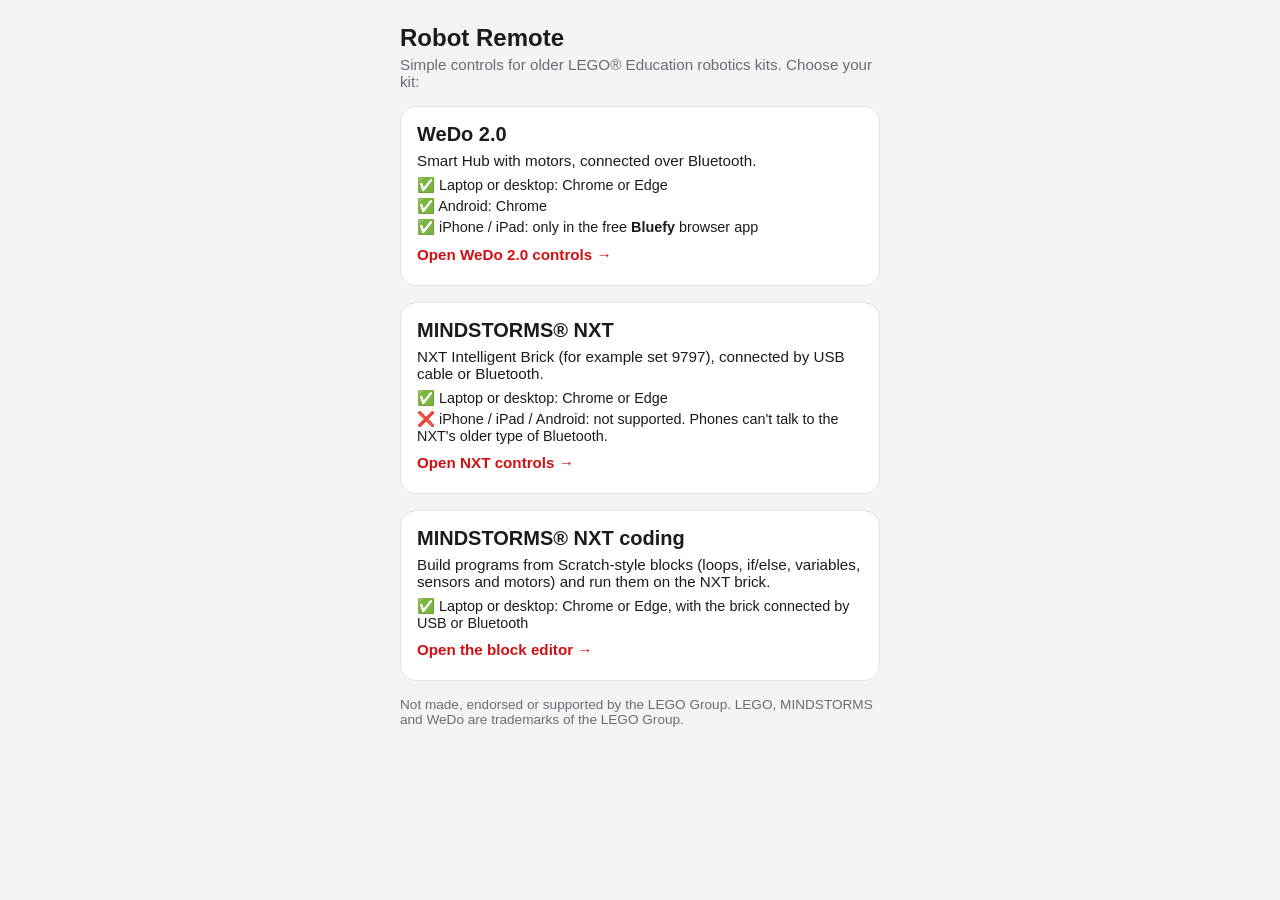
==== commit a3316e90: "Add NXT block coding page and shared NXT library code.html is a Scratch-style editor built with Bloc" ====
--- a/index.html
+++ b/index.html
@@ -35,6 +35,15 @@
     <p class="go">Open NXT controls →</p>
   </a>
 
+  <a class="card kit" href="code.html">
+    <h2>MINDSTORMS® NXT coding</h2>
+    <p>Build programs from Scratch-style blocks (loops, if/else, variables, sensors and motors) and run them on the NXT brick.</p>
+    <ul class="works">
+      <li>✅ Laptop or desktop: Chrome or Edge, with the brick connected by USB or Bluetooth</li>
+    </ul>
+    <p class="go">Open the block editor →</p>
+  </a>
+
   <p class="note">Not made, endorsed or supported by the LEGO Group. LEGO, MINDSTORMS and WeDo are trademarks of the LEGO Group.</p>
 </main>
 <script>
--- a/style.css
+++ b/style.css
@@ -87,3 +87,13 @@
 .note { font-size: 0.85rem; color: var(--muted); }
 .row2 { display: grid; grid-template-columns: 1fr 1fr; gap: 8px; }
 .tone { background: #7a4cc2; }
+select { font: inherit; width: 100%; padding: 10px; border-radius: 10px; border: 1px solid var(--border); background: var(--card); color: var(--text); }
+.sensor { padding: 10px 0; border-top: 1px solid var(--border); }
+.sensor:first-child { border-top: none; padding-top: 0; }
+.sensor label { margin-top: 0; }
+.reading { display: flex; align-items: center; gap: 10px; margin-top: 8px; }
+.reading .value { min-width: 9em; font-weight: 600; font-variant-numeric: tabular-nums; }
+.bar { flex: 1; height: 10px; border-radius: 5px; background: var(--border); overflow: hidden; }
+.bar span { display: block; height: 100%; width: 0; background: var(--green); transition: width 0.15s; }
+.turned { font-variant-numeric: tabular-nums; }
+.resetTurn { margin-left: 4px; }
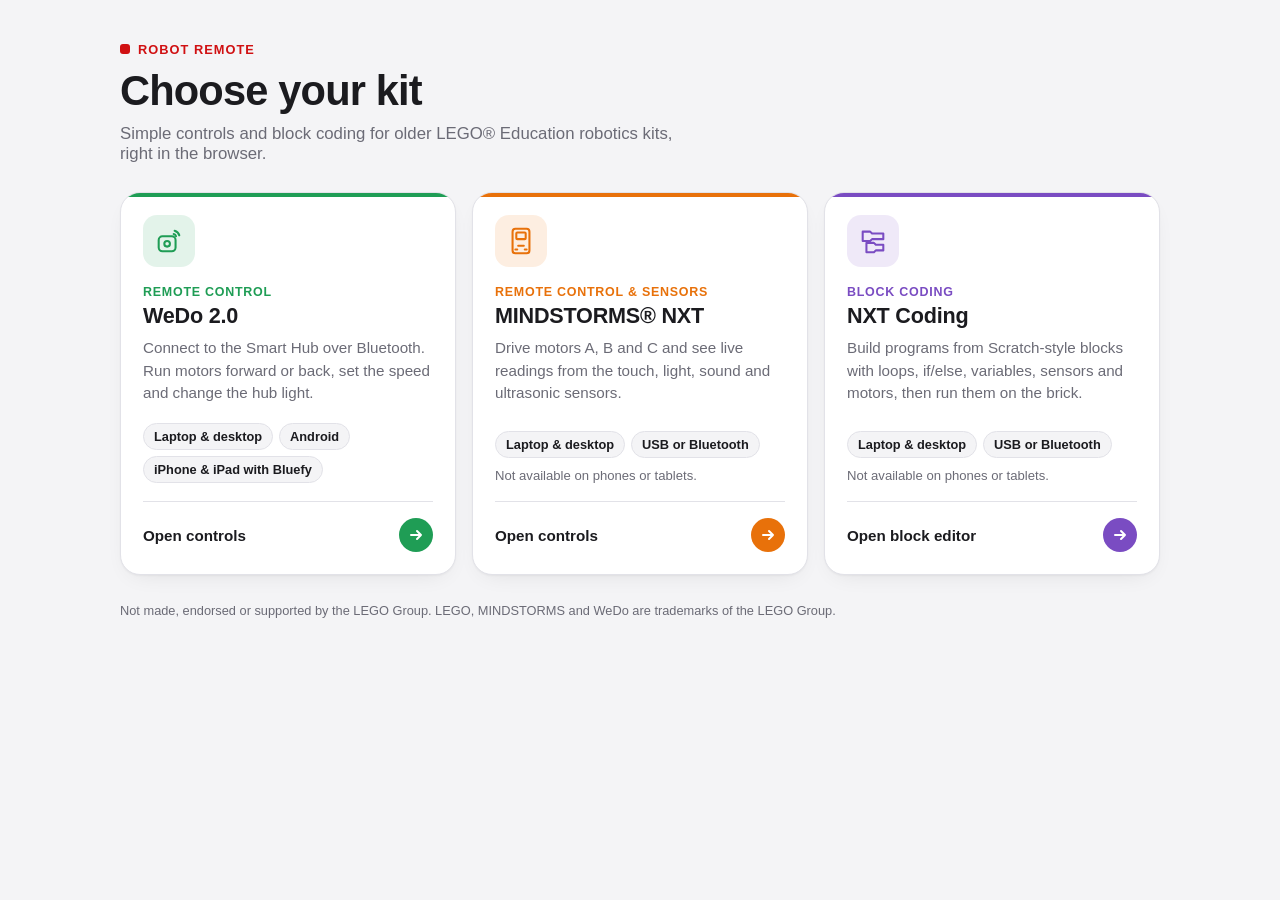
==== commit 7986429d: "Restyle the home page cards Give each kit card an icon, accent colour, short description, plain comp" ====
--- a/index.html
+++ b/index.html
@@ -7,49 +7,164 @@
 <meta name="theme-color" content="#d01012">
 <title>Robot Remote</title>
 <link rel="stylesheet" href="style.css">
+<style>
+  main { max-width: 1040px; }
+  .hero { padding: 24px 0 28px; }
+  .eyebrow {
+    display: inline-flex; align-items: center; gap: 8px;
+    font-size: 0.8rem; font-weight: 700; letter-spacing: 0.08em; text-transform: uppercase; color: var(--red);
+  }
+  .eyebrow::before { content: ""; width: 10px; height: 10px; border-radius: 3px; background: var(--red); }
+  .hero h1 { font-size: clamp(1.9rem, 5vw, 2.6rem); line-height: 1.1; letter-spacing: -0.02em; margin: 10px 0 10px; }
+  .hero p { color: var(--muted); font-size: 1.05rem; max-width: 560px; margin: 0; }
+
+  .kits { display: grid; gap: 16px; grid-template-columns: repeat(auto-fit, minmax(280px, 1fr)); }
+  .kit-card {
+    --accent: var(--blue);
+    position: relative; display: flex; flex-direction: column;
+    padding: 22px; border-radius: 20px; text-decoration: none; color: inherit;
+    background: var(--card); border: 1px solid var(--border);
+    box-shadow: 0 1px 2px rgba(0, 0, 0, 0.04), 0 8px 24px -12px rgba(0, 0, 0, 0.12);
+    transition: transform 0.18s ease, box-shadow 0.18s ease, border-color 0.18s ease;
+    overflow: hidden;
+  }
+  .kit-card::before {
+    content: ""; position: absolute; inset: 0 0 auto 0; height: 4px; background: var(--accent);
+  }
+  .kit-card:hover, .kit-card:focus-visible {
+    transform: translateY(-3px);
+    border-color: color-mix(in srgb, var(--accent) 45%, var(--border));
+    box-shadow: 0 2px 4px rgba(0, 0, 0, 0.05), 0 18px 40px -16px color-mix(in srgb, var(--accent) 55%, transparent);
+    outline: none;
+  }
+  .kit-card:active { transform: translateY(-1px); }
+  .wedo { --accent: #1f9d55; }
+  .nxt  { --accent: #e8710a; }
+  .code { --accent: #7a4cc2; }
+
+  .icon {
+    width: 52px; height: 52px; border-radius: 14px; display: grid; place-items: center; margin-bottom: 18px;
+    color: var(--accent); background: color-mix(in srgb, var(--accent) 12%, transparent);
+  }
+  .icon svg { width: 30px; height: 30px; }
+  .kind { font-size: 0.78rem; font-weight: 700; letter-spacing: 0.06em; text-transform: uppercase; color: var(--accent); }
+  .kit-card h2 { font-size: 1.35rem; letter-spacing: -0.01em; margin: 4px 0 8px; }
+  .kit-card .desc { color: var(--muted); margin: 0 0 18px; font-size: 0.95rem; line-height: 1.5; }
+
+  .chips { display: flex; flex-wrap: wrap; gap: 6px; margin: auto 0 0; padding: 0; list-style: none; }
+  .chips li {
+    font-size: 0.8rem; font-weight: 600; padding: 5px 10px; border-radius: 999px;
+    background: var(--bg); border: 1px solid var(--border);
+  }
+  .limit { font-size: 0.82rem; color: var(--muted); margin: 10px 0 0; }
+  .device-warn {
+    display: none; font-size: 0.85rem; margin: 12px 0 0; padding: 8px 12px; border-radius: 10px;
+    color: #8a4b00; background: #fff4e5;
+  }
+  .device-warn.show { display: block; }
+  .kit-card:has(.device-warn.show) .limit { display: none; }
+
+  .open {
+    display: flex; align-items: center; justify-content: space-between;
+    margin-top: 18px; padding-top: 16px; border-top: 1px solid var(--border);
+    font-weight: 600; font-size: 0.95rem;
+  }
+  .arrow {
+    width: 34px; height: 34px; border-radius: 50%; display: grid; place-items: center;
+    background: var(--accent); color: #fff; transition: transform 0.18s ease;
+  }
+  .arrow svg { width: 16px; height: 16px; }
+  .kit-card:hover .arrow, .kit-card:focus-visible .arrow { transform: translateX(3px); }
+
+  footer { margin: 28px 0 8px; font-size: 0.8rem; color: var(--muted); }
+
+  @media (prefers-color-scheme: dark) {
+    .kit-card { box-shadow: none; }
+    .device-warn { color: #ffd9a0; background: #3a2a10; }
+  }
+  @media (prefers-reduced-motion: reduce) {
+    .kit-card, .arrow { transition: none; }
+    .kit-card:hover, .kit-card:focus-visible { transform: none; }
+  }
+</style>
 </head>
 <body>
 <main>
-  <h1>Robot Remote</h1>
-  <p class="sub">Simple controls for older LEGO® Education robotics kits. Choose your kit:</p>
+  <header class="hero">
+    <span class="eyebrow">Robot Remote</span>
+    <h1>Choose your kit</h1>
+    <p>Simple controls and block coding for older LEGO® Education robotics kits, right in the browser.</p>
+  </header>
 
-  <a class="card kit" href="wedo.html">
-    <h2>WeDo 2.0</h2>
-    <p>Smart Hub with motors, connected over Bluetooth.</p>
-    <ul class="works">
-      <li>✅ Laptop or desktop: Chrome or Edge</li>
-      <li>✅ Android: Chrome</li>
-      <li>✅ iPhone / iPad: only in the free <strong>Bluefy</strong> browser app</li>
-    </ul>
-    <p class="go">Open WeDo 2.0 controls →</p>
-  </a>
+  <div class="kits">
+    <a class="kit-card wedo" href="wedo.html">
+      <span class="icon" aria-hidden="true">
+        <svg viewBox="0 0 32 32" fill="none" stroke="currentColor" stroke-width="2.2" stroke-linecap="round" stroke-linejoin="round">
+          <rect x="5" y="11" width="18" height="16" rx="4"/><circle cx="14" cy="19" r="3"/>
+          <path d="M22 5a7 7 0 0 1 5 5"/><path d="M21 8.5a3.5 3.5 0 0 1 2.5 2.5"/>
+        </svg>
+      </span>
+      <span class="kind">Remote control</span>
+      <h2>WeDo 2.0</h2>
+      <p class="desc">Connect to the Smart Hub over Bluetooth. Run motors forward or back, set the speed and change the hub light.</p>
+      <ul class="chips" aria-label="Works on">
+        <li>Laptop &amp; desktop</li>
+        <li>Android</li>
+        <li>iPhone &amp; iPad with Bluefy</li>
+      </ul>
+      <span class="open">Open controls <span class="arrow" aria-hidden="true">
+        <svg viewBox="0 0 16 16" fill="none" stroke="currentColor" stroke-width="2" stroke-linecap="round" stroke-linejoin="round"><path d="M3 8h10M9 4l4 4-4 4"/></svg>
+      </span></span>
+    </a>
 
-  <a class="card kit" href="nxt.html">
-    <h2>MINDSTORMS® NXT</h2>
-    <p>NXT Intelligent Brick (for example set 9797), connected by USB cable or Bluetooth.</p>
-    <ul class="works">
-      <li>✅ Laptop or desktop: Chrome or Edge</li>
-      <li>❌ iPhone / iPad / Android: not supported. Phones can't talk to the NXT's older type of Bluetooth.</li>
-    </ul>
-    <p id="nxtMobile" class="warn">You seem to be on a phone or tablet. The NXT controls need a laptop or desktop computer.</p>
-    <p class="go">Open NXT controls →</p>
-  </a>
+    <a class="kit-card nxt" href="nxt.html">
+      <span class="icon" aria-hidden="true">
+        <svg viewBox="0 0 32 32" fill="none" stroke="currentColor" stroke-width="2.2" stroke-linecap="round" stroke-linejoin="round">
+          <rect x="7" y="3" width="18" height="26" rx="3"/><rect x="11" y="7" width="10" height="7" rx="1"/>
+          <path d="M13 21h6"/><path d="M10 25h2M20 25h2"/>
+        </svg>
+      </span>
+      <span class="kind">Remote control &amp; sensors</span>
+      <h2>MINDSTORMS® NXT</h2>
+      <p class="desc">Drive motors A, B and C and see live readings from the touch, light, sound and ultrasonic sensors.</p>
+      <ul class="chips" aria-label="Works on">
+        <li>Laptop &amp; desktop</li>
+        <li>USB or Bluetooth</li>
+      </ul>
+      <p class="limit">Not available on phones or tablets.</p>
+      <p class="device-warn">You're on a phone or tablet. Open this on a laptop or desktop instead.</p>
+      <span class="open">Open controls <span class="arrow" aria-hidden="true">
+        <svg viewBox="0 0 16 16" fill="none" stroke="currentColor" stroke-width="2" stroke-linecap="round" stroke-linejoin="round"><path d="M3 8h10M9 4l4 4-4 4"/></svg>
+      </span></span>
+    </a>
 
-  <a class="card kit" href="code.html">
-    <h2>MINDSTORMS® NXT coding</h2>
-    <p>Build programs from Scratch-style blocks (loops, if/else, variables, sensors and motors) and run them on the NXT brick.</p>
-    <ul class="works">
-      <li>✅ Laptop or desktop: Chrome or Edge, with the brick connected by USB or Bluetooth</li>
-    </ul>
-    <p class="go">Open the block editor →</p>
-  </a>
+    <a class="kit-card code" href="code.html">
+      <span class="icon" aria-hidden="true">
+        <svg viewBox="0 0 32 32" fill="none" stroke="currentColor" stroke-width="2.2" stroke-linecap="round" stroke-linejoin="round">
+          <path d="M5 6h8l2 2h12v6H15l-2 2H5z"/><path d="M9 18h8l2 2h8v6h-8l-2 2H9z"/>
+        </svg>
+      </span>
+      <span class="kind">Block coding</span>
+      <h2>NXT Coding</h2>
+      <p class="desc">Build programs from Scratch-style blocks with loops, if/else, variables, sensors and motors, then run them on the brick.</p>
+      <ul class="chips" aria-label="Works on">
+        <li>Laptop &amp; desktop</li>
+        <li>USB or Bluetooth</li>
+      </ul>
+      <p class="limit">Not available on phones or tablets.</p>
+      <p class="device-warn">You're on a phone or tablet. Open this on a laptop or desktop instead.</p>
+      <span class="open">Open block editor <span class="arrow" aria-hidden="true">
+        <svg viewBox="0 0 16 16" fill="none" stroke="currentColor" stroke-width="2" stroke-linecap="round" stroke-linejoin="round"><path d="M3 8h10M9 4l4 4-4 4"/></svg>
+      </span></span>
+    </a>
+  </div>
 
-  <p class="note">Not made, endorsed or supported by the LEGO Group. LEGO, MINDSTORMS and WeDo are trademarks of the LEGO Group.</p>
+  <footer>Not made, endorsed or supported by the LEGO Group. LEGO, MINDSTORMS and WeDo are trademarks of the LEGO Group.</footer>
 </main>
 <script>
   if (/iPhone|iPad|iPod|Android/i.test(navigator.userAgent) ||
       (navigator.platform === 'MacIntel' && navigator.maxTouchPoints > 1)) {
-    document.getElementById('nxtMobile').classList.add('show');
+    document.querySelectorAll('.device-warn').forEach(function (el) { el.classList.add('show'); });
   }
 </script>
 </body>
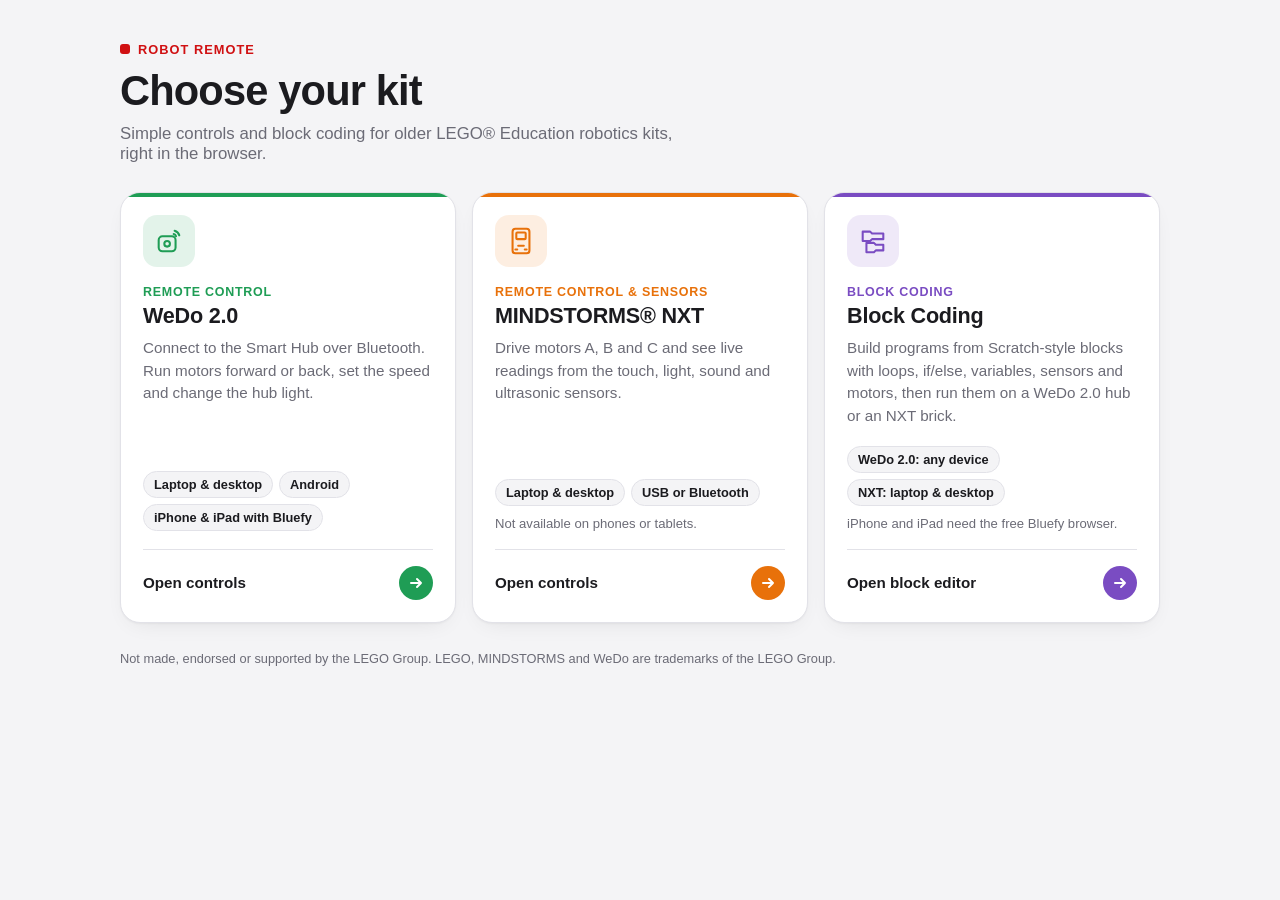
==== commit e1293b15: "Add WeDo 2.0 block coding, hub button, beeper and sensors The block editor now has a WeDo 2.0 / NXT " ====
--- a/index.html
+++ b/index.html
@@ -145,14 +145,13 @@
         </svg>
       </span>
       <span class="kind">Block coding</span>
-      <h2>NXT Coding</h2>
-      <p class="desc">Build programs from Scratch-style blocks with loops, if/else, variables, sensors and motors, then run them on the brick.</p>
+      <h2>Block Coding</h2>
+      <p class="desc">Build programs from Scratch-style blocks with loops, if/else, variables, sensors and motors, then run them on a WeDo 2.0 hub or an NXT brick.</p>
       <ul class="chips" aria-label="Works on">
-        <li>Laptop &amp; desktop</li>
-        <li>USB or Bluetooth</li>
+        <li>WeDo 2.0: any device</li>
+        <li>NXT: laptop &amp; desktop</li>
       </ul>
-      <p class="limit">Not available on phones or tablets.</p>
-      <p class="device-warn">You're on a phone or tablet. Open this on a laptop or desktop instead.</p>
+      <p class="limit">iPhone and iPad need the free Bluefy browser.</p>
       <span class="open">Open block editor <span class="arrow" aria-hidden="true">
         <svg viewBox="0 0 16 16" fill="none" stroke="currentColor" stroke-width="2" stroke-linecap="round" stroke-linejoin="round"><path d="M3 8h10M9 4l4 4-4 4"/></svg>
       </span></span>
